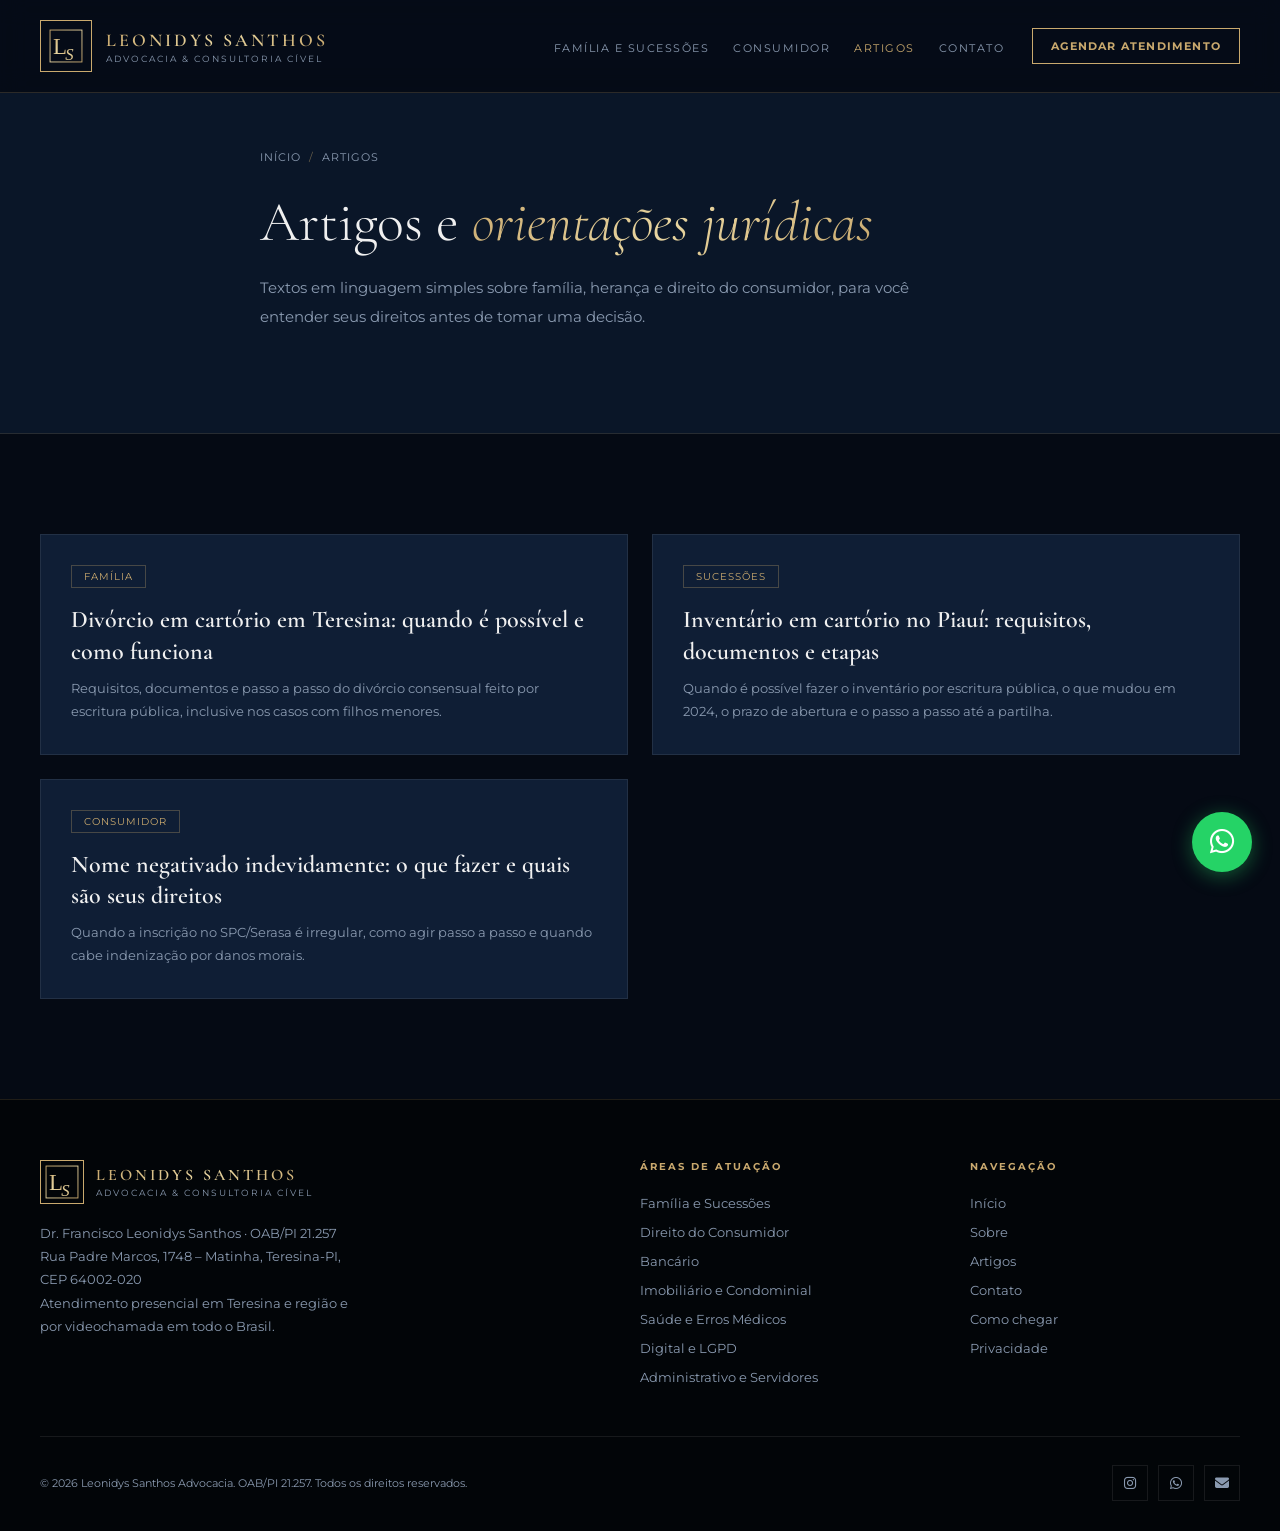
==== artigos/index.html @ 999ffa49 "Upgrade de captação: SEO local, páginas por área, artigos e velocidade - Fotos convertidas para WebP" ====
<!DOCTYPE html>
<html lang="pt-BR">
<head>
    <meta charset="UTF-8">
    <meta name="viewport" content="width=device-width, initial-scale=1.0">
    <title>Artigos sobre Família, Herança e Consumidor | Leonidys Santhos</title>
    <meta name="description" content="Artigos em linguagem simples sobre divórcio, inventário, pensão, nome negativado e direitos do consumidor, por Dr. Francisco Leonidys Santhos, advogado em Teresina-PI.">
    <meta name="robots" content="index, follow">
    <link rel="canonical" href="https://advleonidyssanthos.com.br/artigos/">
    <meta name="theme-color" content="#050a14">

    <meta property="og:locale" content="pt_BR">
    <meta property="og:type" content="website">
    <meta property="og:site_name" content="Leonidys Santhos Advocacia">
    <meta property="og:title" content="Artigos sobre Família, Herança e Consumidor | Leonidys Santhos">
    <meta property="og:description" content="Artigos em linguagem simples sobre divórcio, inventário, pensão, nome negativado e direitos do consumidor, por Dr. Francisco Leonidys Santhos, advogado em Teresina-PI.">
    <meta property="og:url" content="https://advleonidyssanthos.com.br/artigos/">
    <meta property="og:image" content="https://advleonidyssanthos.com.br/img/og-leonidys-santhos.jpg">
    <meta property="og:image:width" content="1200">
    <meta property="og:image:height" content="630">
    <meta property="og:image:alt" content="Dr. Francisco Leonidys Santhos, advogado em Teresina-PI">
    <meta name="twitter:card" content="summary_large_image">

    <link rel="icon" href="/favicon.ico" sizes="any">
    <link rel="icon" href="/favicon.svg" type="image/svg+xml">
    <link rel="apple-touch-icon" href="/apple-touch-icon.png">

    <link rel="preconnect" href="https://fonts.googleapis.com">
    <link rel="preconnect" href="https://fonts.gstatic.com" crossorigin>
    <link href="https://fonts.googleapis.com/css2?family=Cormorant+Garamond:ital,wght@0,300;0,400;0,600;0,700;1,300;1,400&family=Montserrat:wght@300;400;500;600;700&display=swap" rel="stylesheet">
    <link rel="stylesheet" href="https://cdnjs.cloudflare.com/ajax/libs/font-awesome/6.5.0/css/all.min.css">
    <link rel="stylesheet" href="/assets/site.css">
    <script>document.documentElement.classList.add('js');</script>
<script type="application/ld+json">{"@context": "https://schema.org", "@type": "BreadcrumbList", "itemListElement": [{"@type": "ListItem", "position": 1, "name": "Início", "item": "https://advleonidyssanthos.com.br/"}, {"@type": "ListItem", "position": 2, "name": "Artigos", "item": "https://advleonidyssanthos.com.br/artigos/"}]}</script>
</head>
<body>

<nav class="navbar" id="navbar" aria-label="Principal">
    <a href="/" class="logo" aria-label="Leonidys Santhos Advocacia — página inicial">
        <div class="logo-monogram">
            <svg viewBox="0 0 50 50" fill="none" xmlns="http://www.w3.org/2000/svg" aria-hidden="true">
                <defs>
                    <linearGradient id="g1" x1="0" y1="0" x2="1" y2="1">
                        <stop offset="0%" stop-color="#c9a96e"/>
                        <stop offset="50%" stop-color="#e8d5a0"/>
                        <stop offset="100%" stop-color="#c9a96e"/>
                    </linearGradient>
                </defs>
                <rect x="4" y="4" width="42" height="42" stroke="url(#g1)" stroke-width="1.2"/>
                <text x="8" y="36" font-family="Georgia,serif" font-size="30" fill="url(#g1)" font-weight="400">L</text>
                <text x="24" y="43" font-family="Georgia,serif" font-size="22" fill="url(#g1)" font-style="italic">S</text>
            </svg>
        </div>
        <div class="logo-text">
            <span class="logo-name">LEONIDYS SANTHOS</span>
            <span class="logo-tagline">Advocacia &amp; Consultoria Cível</span>
        </div>
    </a>
    <div class="nav-right">
        <ul class="nav-links"><li><a href="/familia-e-sucessoes/">Família e Sucessões</a></li><li><a href="/direito-do-consumidor/">Consumidor</a></li><li><a href="/artigos/" aria-current="page">Artigos</a></li><li><a href="/#contato">Contato</a></li></ul>
        <a href="https://wa.me/5586999995655?text=Ol%C3%A1%2C%20Dr.%20Leonidys%21%20Vim%20pelo%20site%20e%20gostaria%20de%20agendar%20um%20atendimento." class="nav-cta" target="_blank" rel="noopener" data-origem="menu">Agendar Atendimento</a>
    </div>
</nav>

<main>
<section class="page-hero">
    <div class="container">
        <nav aria-label="Você está em"><ol class="breadcrumb"><li><a href="/">Início</a></li><li aria-current="page">Artigos</li></ol></nav>
        <h1>Artigos e <em>orientações jurídicas</em></h1>
        <p class="lead">Textos em linguagem simples sobre família, herança e direito do consumidor, para você entender seus direitos antes de tomar uma decisão.</p>
    </div>
</section>
<section class="section">
    <div class="container">
        <div class="article-list">
<a class="article-card" href="/artigos/divorcio-em-cartorio-teresina/">
    <span class="tag">Família</span>
    <h3>Divórcio em cartório em Teresina: quando é possível e como funciona</h3>
    <p>Requisitos, documentos e passo a passo do divórcio consensual feito por escritura pública, inclusive nos casos com filhos menores.</p>
</a>
<a class="article-card" href="/artigos/inventario-em-cartorio-piaui/">
    <span class="tag">Sucessões</span>
    <h3>Inventário em cartório no Piauí: requisitos, documentos e etapas</h3>
    <p>Quando é possível fazer o inventário por escritura pública, o que mudou em 2024, o prazo de abertura e o passo a passo até a partilha.</p>
</a>
<a class="article-card" href="/artigos/nome-negativado-indevidamente/">
    <span class="tag">Consumidor</span>
    <h3>Nome negativado indevidamente: o que fazer e quais são seus direitos</h3>
    <p>Quando a inscrição no SPC/Serasa é irregular, como agir passo a passo e quando cabe indenização por danos morais.</p>
</a>
        </div>
    </div>
</section>
</main>

<footer>
    <div class="footer-top">
        <div class="footer-brand">
            <a href="/" class="logo" style="gap:12px" aria-label="Página inicial">
                <div class="logo-monogram" style="width:44px;height:44px">
                    <svg viewBox="0 0 50 50" fill="none" xmlns="http://www.w3.org/2000/svg" aria-hidden="true">
                <defs>
                    <linearGradient id="g2" x1="0" y1="0" x2="1" y2="1">
                        <stop offset="0%" stop-color="#c9a96e"/>
                        <stop offset="50%" stop-color="#e8d5a0"/>
                        <stop offset="100%" stop-color="#c9a96e"/>
                    </linearGradient>
                </defs>
                <rect x="4" y="4" width="42" height="42" stroke="url(#g2)" stroke-width="1.2"/>
                <text x="8" y="36" font-family="Georgia,serif" font-size="30" fill="url(#g2)" font-weight="400">L</text>
                <text x="24" y="43" font-family="Georgia,serif" font-size="22" fill="url(#g2)" font-style="italic">S</text>
            </svg>
                </div>
                <div class="logo-text">
                    <span class="logo-name" style="font-size:16px">LEONIDYS SANTHOS</span>
                    <span class="logo-tagline">Advocacia &amp; Consultoria Cível</span>
                </div>
            </a>
            <p>Dr. Francisco Leonidys Santhos · OAB/PI 21.257<br>Rua Padre Marcos, 1748 – Matinha, Teresina-PI, CEP 64002-020<br>Atendimento presencial em Teresina e região e por videochamada em todo o Brasil.</p>
        </div>

        <div class="footer-col">
            <h4>Áreas de Atuação</h4>
            <ul>
                <li><a href="/familia-e-sucessoes/">Família e Sucessões</a></li>
                <li><a href="/direito-do-consumidor/">Direito do Consumidor</a></li>
                <li><a href="/#servicos">Bancário</a></li>
                <li><a href="/#servicos">Imobiliário e Condominial</a></li>
                <li><a href="/#servicos">Saúde e Erros Médicos</a></li>
                <li><a href="/#servicos">Digital e LGPD</a></li>
                <li><a href="/#servicos">Administrativo e Servidores</a></li>
            </ul>
        </div>

        <div class="footer-col">
            <h4>Navegação</h4>
            <ul>
                <li><a href="/">Início</a></li>
                <li><a href="/#sobre">Sobre</a></li>
                <li><a href="/artigos/">Artigos</a></li>
                <li><a href="/#contato">Contato</a></li>
                <li><a href="https://www.google.com/maps/search/?api=1&query=Rua%20Padre%20Marcos%2C%201748%20-%20Matinha%2C%20Teresina%20-%20PI%2C%2064002-020" target="_blank" rel="noopener" data-origem="rodape">Como chegar</a></li>
                <li><a href="/privacidade/">Privacidade</a></li>
            </ul>
        </div>
    </div>

    <div class="footer-bottom">
        <p>&copy; 2026 Leonidys Santhos Advocacia. OAB/PI 21.257. Todos os direitos reservados.</p>
        <div class="socials">
            <a href="https://instagram.com/adv.leonidys.santhos" class="social-a" target="_blank" rel="noopener" aria-label="Instagram" data-origem="rodape"><i class="fab fa-instagram"></i></a>
            <a href="https://wa.me/5586999995655" class="social-a" target="_blank" rel="noopener" aria-label="WhatsApp" data-origem="rodape"><i class="fab fa-whatsapp"></i></a>
            <a href="mailto:adv.leonidys.santhos@gmail.com" class="social-a" aria-label="E-mail" data-origem="rodape"><i class="fas fa-envelope"></i></a>
        </div>
    </div>
</footer>

<div class="wa-float">
    <div class="wa-lbl">Fale agora pelo WhatsApp</div>
    <a href="https://wa.me/5586999995655?text=Ol%C3%A1%2C%20Dr.%20Leonidys%21%20Vim%20pelo%20site%20e%20gostaria%20de%20agendar%20um%20atendimento." class="wa-btn" target="_blank" rel="noopener" data-origem="botao-flutuante" aria-label="Falar pelo WhatsApp"><i class="fab fa-whatsapp"></i></a>
</div>

<script src="/assets/site.js" defer></script>
</body>
</html>
---- assets/site.css ----
:root {
    --bg-primary: #050a14;
    --bg-secondary: #0a1628;
    --bg-card: #0f1e35;
    --gold: #c9a96e;
    --gold-light: #e8d5a0;
    --gold-gradient: linear-gradient(135deg, #c9a96e, #e8d5a0, #c9a96e);
    --silver: #c8c8c8;
    --blue-accent: #1e4080;
    --blue-light: #2a5cad;
    --text-primary: #f0f0f0;
    --text-muted: #8a9ab0;
    --border: rgba(200,200,200,0.1);
}

*, *::before, *::after { margin: 0; padding: 0; box-sizing: border-box; }
html { scroll-behavior: smooth; }

body {
    font-family: 'Montserrat', sans-serif;
    background-color: var(--bg-primary);
    color: var(--text-primary);
    overflow-x: hidden;
}

/* ── NAVBAR ── */
.navbar {
    position: fixed;
    top: 0; width: 100%; z-index: 1000;
    padding: 20px 40px;
    display: flex;
    justify-content: space-between;
    align-items: center;
    background: rgba(5,10,20,0.85);
    backdrop-filter: blur(12px);
    border-bottom: 1px solid rgba(201,169,110,0.2);
    transition: padding 0.3s ease, background 0.3s ease;
}
.navbar.scrolled { padding: 12px 40px; background: rgba(5,10,20,0.98); }

.logo { display: flex; align-items: center; gap: 14px; text-decoration: none; }
.logo-monogram {
    width: 52px; height: 52px;
    border: 1.5px solid var(--gold);
    display: flex; align-items: center; justify-content: center;
    flex-shrink: 0;
}
.logo-monogram svg { width: 38px; height: 38px; }
.logo-text { display: flex; flex-direction: column; }
.logo-name {
    font-family: 'Cormorant Garamond', serif;
    font-size: 18px; font-weight: 600; letter-spacing: 3px;
    background: var(--gold-gradient);
    -webkit-background-clip: text; -webkit-text-fill-color: transparent; background-clip: text;
}
.logo-tagline { font-size: 9px; letter-spacing: 2px; color: var(--text-muted); text-transform: uppercase; margin-top: 2px; }

.nav-cta {
    background: transparent;
    border: 1px solid var(--gold);
    color: var(--gold);
    padding: 10px 18px;
    font-family: 'Montserrat', sans-serif;
    font-size: 11px; font-weight: 700; letter-spacing: 1.2px;
    text-transform: uppercase; text-decoration: none;
    white-space: nowrap;
    transition: all 0.3s ease;
}
.nav-cta:hover { background: var(--gold); color: var(--bg-primary); }

/* ── HERO ── */
.hero {
    min-height: 100vh;
    display: flex; align-items: center;
    padding: 130px 40px 90px;
    position: relative; overflow: hidden;
}

.geo-svg {
    position: absolute; top: 0; bottom: 0;
    width: 220px; opacity: 0.25; pointer-events: none;
}
.geo-svg.left { left: 0; }
.geo-svg.right { right: 0; }

.hero-content {
    position: relative; z-index: 2;
    max-width: 1200px; margin: 0 auto; width: 100%;
    display: grid; grid-template-columns: 1fr 1fr;
    gap: 80px; align-items: center;
}

.hero-badge {
    display: inline-flex; align-items: center; gap: 10px;
    border: 1px solid rgba(201,169,110,0.4);
    padding: 7px 18px; margin-bottom: 28px;
    font-size: 11px; letter-spacing: 2px; color: var(--gold);
    text-transform: uppercase;
}
.hero-badge::before { content:''; width:6px; height:6px; background:var(--gold); border-radius:50%; }

.hero-title {
    font-family: 'Cormorant Garamond', serif;
    font-size: clamp(36px,5vw,62px); font-weight: 300; line-height: 1.15;
    margin-bottom: 24px;
}
.hero-title em {
    font-style: italic;
    background: var(--gold-gradient);
    -webkit-background-clip: text; -webkit-text-fill-color: transparent; background-clip: text;
}

.hero-sub {
    font-size: 14px; font-weight: 300; line-height: 1.9;
    color: var(--text-muted); max-width: 480px; margin-bottom: 40px;
}

.hero-ctas { display: flex; gap: 16px; flex-wrap: wrap; }

/* ── BUTTONS ── */
.btn-primary {
    display: inline-flex; align-items: center; gap: 10px;
    background: var(--gold-gradient);
    color: #070707; padding: 16px 32px;
    font-family: 'Montserrat', sans-serif;
    font-size: 11px; font-weight: 700; letter-spacing: 2px;
    text-transform: uppercase; text-decoration: none;
    border: none; cursor: pointer;
    transition: transform 0.3s, box-shadow 0.3s;
}
.btn-primary:hover { transform: translateY(-2px); box-shadow: 0 12px 32px rgba(201,169,110,0.35); }

.btn-secondary {
    display: inline-flex; align-items: center; gap: 10px;
    background: transparent; color: var(--text-primary);
    padding: 16px 32px;
    font-family: 'Montserrat', sans-serif;
    font-size: 11px; font-weight: 600; letter-spacing: 2px;
    text-transform: uppercase; text-decoration: none;
    border: 1px solid rgba(200,200,200,0.25);
    transition: all 0.3s ease;
}
.btn-secondary:hover { border-color: var(--gold); color: var(--gold); }

/* ── HERO IMAGE ── */
.hero-image-wrap { position: relative; }
.hero-image-frame { position: relative; padding: 18px; }
.hero-image-frame::before {
    content:''; position:absolute;
    top:0; right:0; width:68%; height:68%;
    border-top: 2px solid var(--gold); border-right: 2px solid var(--gold);
}
.hero-image-frame::after {
    content:''; position:absolute;
    bottom:0; left:0; width:68%; height:68%;
    border-bottom: 2px solid var(--gold); border-left: 2px solid var(--gold);
}
.hero-image {
    width: 100%; height: auto; max-height: 620px;
    object-fit: cover; object-position: center top;
    display: block; position: relative; z-index: 1;
    filter: grayscale(15%) contrast(1.05);
}
.hero-image-badge {
    position: absolute; bottom: 36px; left: -10px;
    background: var(--bg-primary);
    border: 1px solid rgba(201,169,110,0.35);
    padding: 16px 22px; z-index: 3;
}
.hero-image-badge .num {
    font-family: 'Cormorant Garamond', serif;
    font-size: 34px; font-weight: 700; line-height: 1;
    background: var(--gold-gradient);
    -webkit-background-clip: text; -webkit-text-fill-color: transparent; background-clip: text;
}
.hero-image-badge .lbl {
    font-size: 10px; letter-spacing: 1.5px; color: var(--text-muted);
    text-transform: uppercase; margin-top: 4px;
}

/* ── STATS BAR ── */
.stats-bar {
    background: var(--bg-secondary);
    border-top: 1px solid rgba(201,169,110,0.15);
    border-bottom: 1px solid rgba(201,169,110,0.15);
    padding: 48px 40px;
}
.stats-grid {
    max-width: 1200px; margin: 0 auto;
    display: grid; grid-template-columns: repeat(4,1fr); gap: 20px;
}
.stat-item { text-align: center; padding: 20px; border-right: 1px solid var(--border); }
.stat-item:last-child { border-right: none; }
.stat-number {
    font-family: 'Cormorant Garamond', serif;
    font-size: 46px; font-weight: 700; line-height: 1;
    background: var(--gold-gradient);
    -webkit-background-clip: text; -webkit-text-fill-color: transparent; background-clip: text;
}
.stat-label { font-size: 10px; letter-spacing: 1.5px; color: var(--text-muted); text-transform: uppercase; margin-top: 8px; }

/* ── SECTIONS ── */
.section { padding: 100px 40px; }
.container { max-width: 1200px; margin: 0 auto; }

.section-label {
    font-size: 11px; letter-spacing: 3px; color: var(--gold);
    text-transform: uppercase; margin-bottom: 14px;
    display: flex; align-items: center; gap: 12px;
}
.section-label::before { content:''; display:inline-block; width:30px; height:1px; background:var(--gold); }

.section-title {
    font-family: 'Cormorant Garamond', serif;
    font-size: clamp(30px,4vw,50px); font-weight: 300; line-height: 1.2; margin-bottom: 18px;
}
.section-title em {
    font-style: italic;
    background: var(--gold-gradient);
    -webkit-background-clip: text; -webkit-text-fill-color: transparent; background-clip: text;
}
.section-sub {
    font-size: 14px; font-weight: 300; line-height: 1.9;
    color: var(--text-muted); max-width: 600px; margin-bottom: 60px;
}
.gold-divider { width: 60px; height: 2px; background: var(--gold-gradient); margin: 20px 0 36px; }

/* ── PROBLEMS ── */
.problems { background: var(--bg-secondary); }
.problems-grid {
    display: grid; grid-template-columns: repeat(3,1fr); gap: 24px; margin-top: 20px;
}
.problem-card {
    background: var(--bg-card);
    border: 1px solid var(--border);
    border-left: 3px solid var(--gold);
    padding: 32px;
    transition: transform 0.3s, box-shadow 0.3s;
}
.problem-card:hover { transform: translateY(-5px); box-shadow: 0 24px 48px rgba(0,0,0,0.35); }
.prob-icon {
    width: 50px; height: 50px;
    background: rgba(201,169,110,0.1);
    display: flex; align-items: center; justify-content: center;
    font-size: 20px; color: var(--gold); margin-bottom: 20px;
}
.problem-card h3 {
    font-family: 'Cormorant Garamond', serif;
    font-size: 20px; font-weight: 600; margin-bottom: 10px;
}
.problem-card p { font-size: 13px; line-height: 1.75; color: var(--text-muted); }

/* ── SERVICES ── */
.services-grid {
    display: grid; grid-template-columns: repeat(2,1fr); gap: 28px; margin-top: 20px;
}
.service-card {
    background: var(--bg-card);
    border: 1px solid var(--border);
    padding: 40px; position: relative; overflow: hidden;
    transition: transform 0.4s, box-shadow 0.4s, border-color 0.4s;
}
.service-card::before {
    content:''; position:absolute; top:0; left:0; right:0; height:2px;
    background: var(--gold-gradient);
    transform: scaleX(0); transform-origin: left;
    transition: transform 0.4s ease;
}
.service-card:hover::before { transform: scaleX(1); }
.service-card:hover { transform: translateY(-6px); box-shadow: 0 32px 64px rgba(0,0,0,0.4); border-color: rgba(201,169,110,0.25); }

.svc-num {
    font-family: 'Cormorant Garamond', serif;
    font-size: 80px; font-weight: 700;
    color: rgba(201,169,110,0.08); line-height: 1;
    position: absolute; top: 16px; right: 24px; pointer-events: none;
}
.svc-icon {
    width: 58px; height: 58px;
    background: rgba(201,169,110,0.1);
    display: flex; align-items: center; justify-content: center;
    font-size: 22px; color: var(--gold); margin-bottom: 24px;
}
.service-card h3 { font-family: 'Cormorant Garamond', serif; font-size: 26px; font-weight: 600; margin-bottom: 14px; }
.service-card p { font-size: 13px; line-height: 1.85; color: var(--text-muted); margin-bottom: 24px; }
.service-tags { display: flex; flex-wrap: wrap; gap: 8px; }
.tag {
    font-size: 10px; letter-spacing: 1px; color: var(--gold);
    border: 1px solid rgba(201,169,110,0.3);
    padding: 4px 12px; text-transform: uppercase;
}

/* ── ABOUT ── */
.about { background: var(--bg-secondary); }
.about-grid { display: grid; grid-template-columns: 1fr 1fr; gap: 80px; align-items: center; }

.about-image-frame { position: relative; }
.about-image-frame::before {
    content:''; position:absolute;
    top:-22px; left:-22px; width:55%; height:55%;
    border-top: 2px solid var(--gold); border-left: 2px solid var(--gold); z-index:0;
}
.about-image-frame::after {
    content:''; position:absolute;
    bottom:-22px; right:-22px; width:55%; height:55%;
    border-bottom: 2px solid var(--gold); border-right: 2px solid var(--gold); z-index:0;
}
.about-image {
    width: 100%; height: auto; display:block; position:relative; z-index:1;
    object-fit: cover; filter: grayscale(10%);
}
.oab-badge {
    position: absolute; bottom:-32px; right:-32px; z-index:2;
    width: 114px; height: 114px;
    background: var(--gold-gradient);
    display: flex; flex-direction:column; align-items:center; justify-content:center;
    text-align: center;
}
.oab-badge .ob-t { font-size: 10px; font-weight: 700; letter-spacing: 1px; color: #060606; }
.oab-badge .ob-n { font-family: 'Cormorant Garamond', serif; font-size: 22px; font-weight: 700; color: #060606; }
.oab-badge .ob-s { font-size: 8px; letter-spacing: 0.5px; color: #2a2a2a; margin-top: 2px; }

.about-text { padding-left: 20px; }
.about-text h2 {
    font-family: 'Cormorant Garamond', serif;
    font-size: clamp(28px,3.5vw,44px); font-weight: 300; line-height: 1.2; margin-bottom: 24px;
}
.about-text h2 em {
    font-style: italic;
    background: var(--gold-gradient);
    -webkit-background-clip: text; -webkit-text-fill-color: transparent; background-clip: text;
}
.about-text p { font-size: 14px; line-height: 1.9; color: var(--text-muted); margin-bottom: 18px; }

.credentials { display: grid; grid-template-columns: 1fr 1fr; gap: 18px; margin-top: 32px; }
.cred {
    display: flex; align-items: flex-start; gap: 12px;
    padding: 14px 16px;
    background: rgba(201,169,110,0.05);
    border: 1px solid rgba(201,169,110,0.12);
}
.cred i { color: var(--gold); font-size: 16px; margin-top: 2px; flex-shrink:0; }
.cred-txt strong { display:block; font-size: 13px; color: var(--text-primary); margin-bottom: 3px; }
.cred-txt span { font-size: 11px; color: var(--text-muted); }

/* ── PROCESS ── */
.process-grid { display: grid; grid-template-columns: repeat(3,1fr); gap: 40px; margin-top: 60px; position: relative; }
.process-grid::before {
    content:''; position:absolute;
    top: 39px; left: 16.5%; right: 16.5%;
    height: 1px; background: linear-gradient(90deg, transparent, var(--gold), transparent);
}
.process-step { text-align: center; padding: 40px 20px; }
.proc-num {
    width: 78px; height: 78px;
    border: 1px solid var(--gold);
    display: flex; align-items:center; justify-content:center;
    margin: 0 auto 24px;
    font-family: 'Cormorant Garamond', serif;
    font-size: 30px; font-weight: 300;
    background: var(--gold-gradient);
    -webkit-background-clip: text; -webkit-text-fill-color: transparent; background-clip: text;
    position: relative; z-index: 1;
    background-color: var(--bg-primary);
}
.process-step h3 { font-family: 'Cormorant Garamond', serif; font-size: 22px; font-weight: 600; margin-bottom: 12px; }
.process-step p { font-size: 13px; line-height: 1.85; color: var(--text-muted); }

/* ── CTA BAND ── */
.cta-band {
    background: var(--bg-secondary);
    border-top: 1px solid rgba(201,169,110,0.2);
    border-bottom: 1px solid rgba(201,169,110,0.2);
    padding: 100px 40px; text-align: center; position: relative; overflow: hidden;
}
.cta-band::before {
    content:''; position:absolute; inset:0;
    background: radial-gradient(ellipse at center, rgba(201,169,110,0.05) 0%, transparent 70%);
}
.cta-band h2 {
    font-family: 'Cormorant Garamond', serif;
    font-size: clamp(30px,4.5vw,54px); font-weight: 300; line-height: 1.25; margin-bottom: 20px;
    position: relative;
}
.cta-band h2 em {
    font-style: italic;
    background: var(--gold-gradient);
    -webkit-background-clip: text; -webkit-text-fill-color: transparent; background-clip: text;
}
.cta-band p {
    font-size: 14px; line-height: 1.9; color: var(--text-muted);
    max-width: 580px; margin: 0 auto 40px; position: relative;
}

/* ── CONTACT ── */
.contact-grid { display: grid; grid-template-columns: 1fr 1fr; gap: 80px; margin-top: 60px; align-items: start; }

.contact-info h3 { font-family: 'Cormorant Garamond', serif; font-size: 28px; font-weight: 400; margin-bottom: 32px; }
.contact-item {
    display: flex; align-items: flex-start; gap: 16px;
    margin-bottom: 22px; padding-bottom: 22px;
    border-bottom: 1px solid var(--border);
}
.contact-item:last-child { border-bottom: none; }
.ci-icon {
    width: 44px; height: 44px; flex-shrink:0;
    background: rgba(201,169,110,0.1);
    display: flex; align-items:center; justify-content:center;
    color: var(--gold); font-size: 18px;
}
.ci-label { font-size: 10px; letter-spacing: 2px; color: var(--text-muted); text-transform: uppercase; margin-bottom: 4px; }
.ci-value { font-size: 14px; color: var(--text-primary); text-decoration: none; display: block; }
.ci-value:hover { color: var(--gold); }

.contact-form { background: var(--bg-card); border: 1px solid var(--border); padding: 40px; }
.contact-form h3 { font-family: 'Cormorant Garamond', serif; font-size: 24px; font-weight: 400; margin-bottom: 28px; }
.form-group { margin-bottom: 20px; }
.form-group label { display:block; font-size:10px; letter-spacing:2px; color:var(--text-muted); text-transform:uppercase; margin-bottom:8px; }
.form-group input,
.form-group select,
.form-group textarea {
    width:100%; background:rgba(255,255,255,0.04);
    border:1px solid var(--border); color:var(--text-primary);
    padding:14px 16px; font-family:'Montserrat',sans-serif; font-size:13px;
    outline:none; transition:border-color 0.3s;
    -webkit-appearance:none; appearance:none;
}
.form-group input:focus,
.form-group select:focus,
.form-group textarea:focus { border-color: var(--gold); }
.form-group select { background-image: url("data:image/svg+xml,%3Csvg xmlns='http://www.w3.org/2000/svg' width='12' height='8' viewBox='0 0 12 8'%3E%3Cpath d='M1 1l5 5 5-5' stroke='%238a9ab0' stroke-width='1.5' fill='none'/%3E%3C/svg%3E"); background-repeat:no-repeat; background-position:right 16px center; }
.form-group select option { background: #0a1628; }
.form-group textarea { resize:vertical; min-height:100px; }

/* ── FOOTER ── */
footer { background: #020508; border-top:1px solid rgba(201,169,110,0.15); padding:60px 40px 30px; }
.footer-top {
    max-width:1200px; margin:0 auto;
    display:grid; grid-template-columns:2fr 1fr 1fr; gap:60px;
    padding-bottom:40px; border-bottom:1px solid var(--border);
}
.footer-brand p { font-size:13px; line-height:1.8; color:var(--text-muted); margin-top:18px; max-width:320px; }
.footer-col h4 { font-size:10px; letter-spacing:2px; color:var(--gold); text-transform:uppercase; margin-bottom:20px; }
.footer-col ul { list-style:none; }
.footer-col ul li { margin-bottom:10px; }
.footer-col ul li a { font-size:13px; color:var(--text-muted); text-decoration:none; transition:color 0.3s; }
.footer-col ul li a:hover { color:var(--gold); }
.footer-bottom {
    max-width:1200px; margin:0 auto; padding-top:28px;
    display:flex; justify-content:space-between; align-items:center;
    font-size:11px; color:var(--text-muted);
}
.socials { display:flex; gap:10px; }
.social-a {
    width:36px; height:36px;
    border:1px solid var(--border);
    display:flex; align-items:center; justify-content:center;
    color:var(--text-muted); font-size:14px; text-decoration:none;
    transition:all 0.3s;
}
.social-a:hover { border-color:var(--gold); color:var(--gold); }

/* ── WHATSAPP FLOAT ── */
.wa-float { position:fixed; bottom:28px; right:28px; z-index:9999; display:flex; flex-direction:column; align-items:flex-end; gap:10px; }
.wa-lbl {
    background:var(--bg-secondary); border:1px solid var(--border);
    padding:8px 16px; font-size:12px; color:var(--text-primary);
    white-space:nowrap; opacity:0; transform:translateX(10px);
    transition:all 0.3s ease;
}
.wa-float:hover .wa-lbl { opacity:1; transform:translateX(0); }
.wa-btn {
    width:60px; height:60px; background:#25d366; border-radius:50%;
    display:flex; align-items:center; justify-content:center;
    font-size:28px; color:white; text-decoration:none;
    box-shadow:0 4px 20px rgba(37,211,102,0.4);
    transition:transform 0.3s, box-shadow 0.3s;
    animation: waPulse 2.5s infinite;
}
.wa-btn:hover { transform:scale(1.1); box-shadow:0 6px 32px rgba(37,211,102,0.6); }
@keyframes waPulse {
    0%,100% { box-shadow:0 4px 20px rgba(37,211,102,0.4); }
    50% { box-shadow:0 4px 32px rgba(37,211,102,0.75); }
}

/* ── FADE IN ── */
.js .fade-in { opacity:0; transform:translateY(28px); transition:opacity 0.7s ease, transform 0.7s ease; }
.js .fade-in.visible { opacity:1; transform:translateY(0); }
.fade-in:nth-child(2) { transition-delay:0.1s; }
.fade-in:nth-child(3) { transition-delay:0.2s; }
.fade-in:nth-child(4) { transition-delay:0.3s; }
.fade-in:nth-child(5) { transition-delay:0.1s; }
.fade-in:nth-child(6) { transition-delay:0.2s; }

/* ── RESPONSIVE ── */
@media (max-width:1024px) {
    .hero-content, .about-grid, .contact-grid { grid-template-columns:1fr; gap:60px; }
    .services-grid { grid-template-columns:1fr; }
    .problems-grid { grid-template-columns:1fr 1fr; }
    .stats-grid { grid-template-columns:repeat(2,1fr); }
    .footer-top { grid-template-columns:1fr 1fr; }
    .about-text { padding-left:0; }
    .oab-badge { right:0; bottom:-30px; }
}
@media (max-width:768px) {
    .navbar { padding:16px 20px; }
    .nav-cta { padding:10px 12px; font-size:10px; letter-spacing:0.8px; }
    .navbar.scrolled { padding:10px 20px; }
    .logo-name { font-size:14px; }
    .logo-tagline { display:none; }
    .section, .hero { padding:80px 20px; }
    .hero { padding-top:100px; }
    .stats-bar { padding:40px 20px; }
    .problems-grid, .process-grid { grid-template-columns:1fr; }
    .process-grid::before { display:none; }
    .stats-grid { grid-template-columns:repeat(2,1fr); }
    .stat-item { border-right:none; border-bottom:1px solid var(--border); }
    .stat-item:nth-child(even) { border-right:none; }
    .footer-top { grid-template-columns:1fr; gap:36px; }
    .footer-bottom { flex-direction:column; gap:16px; text-align:center; }
    .hero-ctas { flex-direction:column; }
    .btn-primary, .btn-secondary { justify-content:center; width:100%; }
    .contact-grid { grid-template-columns:1fr; gap:48px; }
    .credentials { grid-template-columns:1fr; }
    .cta-band { padding:70px 20px; }
    .geo-svg { display:none; }
}

/* ══════════ ADIÇÕES — upgrade de captação ══════════ */

/* Navegação */
.nav-right { display:flex; align-items:center; gap:28px; }
.nav-links { display:flex; gap:24px; list-style:none; }
.nav-links a { font-size:11px; letter-spacing:1.5px; text-transform:uppercase; color:var(--text-muted); text-decoration:none; transition:color .3s; }
.nav-links a:hover, .nav-links a[aria-current="page"] { color:var(--gold); }
@media (max-width:980px) { .nav-links { display:none; } }

a:focus-visible, button:focus-visible, summary:focus-visible, input:focus-visible, select:focus-visible, textarea:focus-visible { outline:2px solid var(--gold-light); outline-offset:3px; }

/* Barra de informações (substitui os números) */
.stat-number.txt { font-size:30px; }

/* Áreas: destaque + compactas */
.services-featured { display:grid; grid-template-columns:repeat(2,1fr); gap:28px; margin-top:20px; }
.service-card.featured { border-color:rgba(201,169,110,0.3); }
.service-card.featured::before { transform:scaleX(1); }
.svc-link { display:inline-flex; align-items:center; gap:8px; margin-top:24px; font-size:11px; font-weight:700; letter-spacing:1.5px; text-transform:uppercase; color:var(--gold); text-decoration:none; }
.svc-link:hover { color:var(--gold-light); }
.services-more-title { font-family:'Cormorant Garamond',serif; font-size:26px; font-weight:400; margin:70px 0 24px; }
.services-compact { display:grid; grid-template-columns:repeat(3,1fr); gap:20px; }
.svc-mini { background:var(--bg-card); border:1px solid var(--border); padding:26px; }
.svc-mini .svc-icon { width:44px; height:44px; font-size:17px; margin-bottom:16px; }
.svc-mini h3 { font-family:'Cormorant Garamond',serif; font-size:21px; font-weight:600; margin-bottom:8px; }
.svc-mini p { font-size:13px; line-height:1.75; color:var(--text-muted); }

/* Mapa */
.map-wrap { margin-top:60px; border:1px solid var(--border); aspect-ratio:16/7; background:var(--bg-card); }
.map-wrap iframe { width:100%; height:100%; border:0; display:block; filter:grayscale(40%) invert(90%) hue-rotate(180deg) contrast(.9); }

/* Páginas internas */
.page-hero { padding:150px 40px 70px; background:var(--bg-secondary); border-bottom:1px solid rgba(201,169,110,0.15); }
.page-hero .container { max-width:760px; }
.page-hero h1 { font-family:'Cormorant Garamond',serif; font-size:clamp(34px,4.6vw,56px); font-weight:300; line-height:1.15; margin-bottom:20px; }
.page-hero h1 em { font-style:italic; background:var(--gold-gradient); -webkit-background-clip:text; -webkit-text-fill-color:transparent; background-clip:text; }
.page-hero .lead { font-size:15px; line-height:1.9; color:var(--text-muted); max-width:720px; margin-bottom:32px; }
.page-meta { font-size:12px; color:var(--text-muted); letter-spacing:.5px; }
.breadcrumb { list-style:none; display:flex; flex-wrap:wrap; gap:8px; font-size:11px; letter-spacing:1px; text-transform:uppercase; color:var(--text-muted); margin-bottom:26px; }
.breadcrumb li + li::before { content:'/'; margin-right:8px; color:rgba(201,169,110,.5); }
.breadcrumb a { color:var(--text-muted); text-decoration:none; }
.breadcrumb a:hover { color:var(--gold); }

.prose { max-width:760px; margin:0 auto; }
.prose h2 { font-family:'Cormorant Garamond',serif; font-size:clamp(26px,3vw,36px); font-weight:400; line-height:1.25; margin:56px 0 18px; }
.prose h2:first-child { margin-top:0; }
.prose h3 { font-family:'Cormorant Garamond',serif; font-size:23px; font-weight:600; margin:34px 0 12px; }
.prose p, .prose li { font-size:15px; line-height:1.95; color:#c5ceda; }
.prose p { margin-bottom:18px; }
.prose ul, .prose ol { margin:0 0 22px 22px; }
.prose li { margin-bottom:8px; }
.prose li::marker { color:var(--gold); }
.prose strong { color:var(--text-primary); }
.prose a { color:var(--gold); }
.callout { border-left:3px solid var(--gold); background:rgba(201,169,110,.06); padding:22px 26px; margin:30px 0; }
.callout p:last-child { margin-bottom:0; }

.topic-grid { display:grid; grid-template-columns:repeat(2,1fr); gap:20px; margin:26px 0 10px; }
.topic { background:var(--bg-card); border:1px solid var(--border); border-left:3px solid var(--gold); padding:22px 24px; }
.topic h3 { margin:0 0 8px; font-size:21px; }
.topic p { font-size:14px; line-height:1.8; margin:0; color:var(--text-muted); }

.faq { margin-top:20px; }
.faq details { border-bottom:1px solid var(--border); padding:20px 0; }
.faq summary { cursor:pointer; list-style:none; display:flex; justify-content:space-between; gap:20px; font-size:15px; font-weight:500; color:var(--text-primary); }
.faq summary::-webkit-details-marker { display:none; }
.faq summary::after { content:'+'; color:var(--gold); font-size:22px; line-height:1; flex-shrink:0; }
.faq details[open] summary::after { content:'–'; }
.faq details p { margin:14px 0 0; }

.inline-cta { margin:56px 0 0; padding:36px; text-align:center; background:var(--bg-card); border:1px solid rgba(201,169,110,.25); }
.inline-cta h2 { margin:0 0 12px; }
.inline-cta p { color:var(--text-muted); margin-bottom:26px; }

.article-list { display:grid; grid-template-columns:repeat(2,1fr); gap:24px; }
.article-card { display:block; text-decoration:none; color:inherit; background:var(--bg-card); border:1px solid var(--border); padding:30px; transition:transform .3s, border-color .3s; }
.article-card:hover { transform:translateY(-4px); border-color:rgba(201,169,110,.35); }
.article-card .tag { display:inline-block; margin-bottom:16px; }
.article-card h3 { font-family:'Cormorant Garamond',serif; font-size:24px; font-weight:600; line-height:1.3; margin-bottom:10px; }
.article-card p { font-size:13px; line-height:1.8; color:var(--text-muted); }
.disclaimer { font-size:12px !important; color:var(--text-muted) !important; border-top:1px solid var(--border); padding-top:20px; margin-top:40px; }

/* Aviso de cookies */
.cookie-bar { position:fixed; left:20px; bottom:20px; z-index:10000; max-width:420px; background:var(--bg-secondary); border:1px solid rgba(201,169,110,.35); padding:20px 22px; box-shadow:0 20px 50px rgba(0,0,0,.5); }
.cookie-bar p { font-size:12px; line-height:1.7; color:var(--text-muted); margin-bottom:14px; }
.cookie-bar a { color:var(--gold); }
.cookie-actions { display:flex; gap:10px; }
.cookie-actions button { font-family:'Montserrat',sans-serif; font-size:11px; font-weight:700; letter-spacing:1px; text-transform:uppercase; padding:10px 16px; cursor:pointer; border:1px solid var(--gold); }
.cookie-actions .ok { background:var(--gold); color:#070707; }
.cookie-actions .no { background:transparent; color:var(--gold); }

@media (max-width:1024px) {
    .services-featured { grid-template-columns:1fr; }
    .services-compact { grid-template-columns:1fr 1fr; }
}
@media (max-width:768px) {
    .services-compact, .topic-grid, .article-list { grid-template-columns:1fr; }
    .page-hero { padding:120px 20px 50px; }
    .map-wrap { aspect-ratio:4/3; }
    .stat-number.txt { font-size:24px; }
    .cookie-bar { left:12px; right:12px; bottom:100px; max-width:none; }
    .inline-cta { padding:28px 20px; }
}
@media (prefers-reduced-motion: reduce) {
    html { scroll-behavior:auto; }
    .js .fade-in { opacity:1; transform:none; transition:none; }
    .wa-btn { animation:none; }
}
@media (max-width:768px) {
    .hero-image-badge { padding:10px 14px; bottom:26px; left:-6px; }
    .hero-image-badge .num { font-size:24px; }
    .hero-image-badge .lbl { font-size:9px; }
}
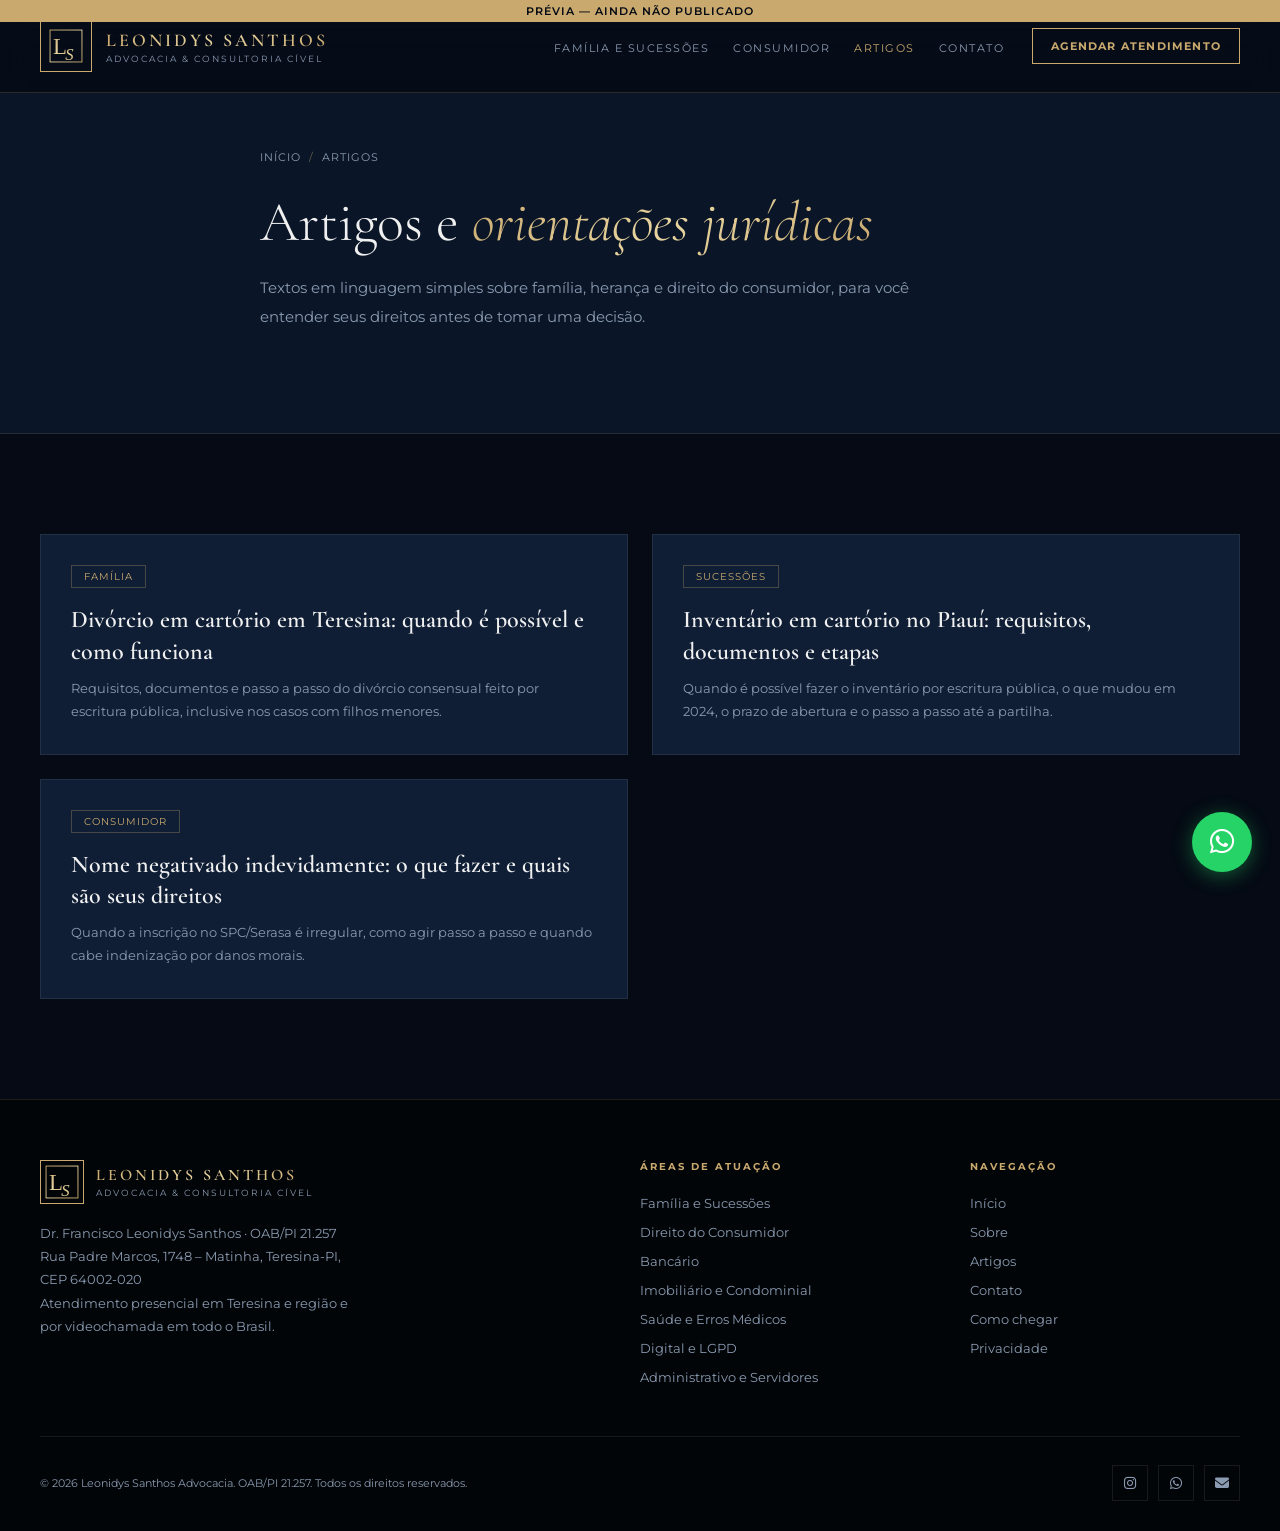
==== commit 9583eef7: "Prévia do upgrade para aprovação do cliente (não é o site oficial) Co-Authored-By: Claude Opus 5.5 <" ====
--- a/artigos/index.html
+++ b/artigos/index.html
@@ -5,7 +5,7 @@
     <meta name="viewport" content="width=device-width, initial-scale=1.0">
     <title>Artigos sobre Família, Herança e Consumidor | Leonidys Santhos</title>
     <meta name="description" content="Artigos em linguagem simples sobre divórcio, inventário, pensão, nome negativado e direitos do consumidor, por Dr. Francisco Leonidys Santhos, advogado em Teresina-PI.">
-    <meta name="robots" content="index, follow">
+    <meta name="robots" content="noindex, nofollow">
     <link rel="canonical" href="https://advleonidyssanthos.com.br/artigos/">
     <meta name="theme-color" content="#050a14">
 
@@ -21,22 +21,22 @@
     <meta property="og:image:alt" content="Dr. Francisco Leonidys Santhos, advogado em Teresina-PI">
     <meta name="twitter:card" content="summary_large_image">
 
-    <link rel="icon" href="/favicon.ico" sizes="any">
-    <link rel="icon" href="/favicon.svg" type="image/svg+xml">
-    <link rel="apple-touch-icon" href="/apple-touch-icon.png">
+    <link rel="icon" href="../favicon.ico" sizes="any">
+    <link rel="icon" href="../favicon.svg" type="image/svg+xml">
+    <link rel="apple-touch-icon" href="../apple-touch-icon.png">
 
     <link rel="preconnect" href="https://fonts.googleapis.com">
     <link rel="preconnect" href="https://fonts.gstatic.com" crossorigin>
     <link href="https://fonts.googleapis.com/css2?family=Cormorant+Garamond:ital,wght@0,300;0,400;0,600;0,700;1,300;1,400&family=Montserrat:wght@300;400;500;600;700&display=swap" rel="stylesheet">
     <link rel="stylesheet" href="https://cdnjs.cloudflare.com/ajax/libs/font-awesome/6.5.0/css/all.min.css">
-    <link rel="stylesheet" href="/assets/site.css">
+    <link rel="stylesheet" href="../assets/site.css">
     <script>document.documentElement.classList.add('js');</script>
 <script type="application/ld+json">{"@context": "https://schema.org", "@type": "BreadcrumbList", "itemListElement": [{"@type": "ListItem", "position": 1, "name": "Início", "item": "https://advleonidyssanthos.com.br/"}, {"@type": "ListItem", "position": 2, "name": "Artigos", "item": "https://advleonidyssanthos.com.br/artigos/"}]}</script>
 </head>
-<body>
+<body><div style="position:fixed;top:0;left:0;right:0;z-index:20000;background:#c9a96e;color:#050a14;font:600 11px Montserrat,sans-serif;text-align:center;padding:4px;letter-spacing:1px">PRÉVIA — AINDA NÃO PUBLICADO</div>
 
 <nav class="navbar" id="navbar" aria-label="Principal">
-    <a href="/" class="logo" aria-label="Leonidys Santhos Advocacia — página inicial">
+    <a href="../index.html" class="logo" aria-label="Leonidys Santhos Advocacia — página inicial">
         <div class="logo-monogram">
             <svg viewBox="0 0 50 50" fill="none" xmlns="http://www.w3.org/2000/svg" aria-hidden="true">
                 <defs>
@@ -57,7 +57,7 @@
         </div>
     </a>
     <div class="nav-right">
-        <ul class="nav-links"><li><a href="/familia-e-sucessoes/">Família e Sucessões</a></li><li><a href="/direito-do-consumidor/">Consumidor</a></li><li><a href="/artigos/" aria-current="page">Artigos</a></li><li><a href="/#contato">Contato</a></li></ul>
+        <ul class="nav-links"><li><a href="../familia-e-sucessoes/index.html">Família e Sucessões</a></li><li><a href="../direito-do-consumidor/index.html">Consumidor</a></li><li><a href="../artigos/index.html" aria-current="page">Artigos</a></li><li><a href="../index.html#contato">Contato</a></li></ul>
         <a href="https://wa.me/5586999995655?text=Ol%C3%A1%2C%20Dr.%20Leonidys%21%20Vim%20pelo%20site%20e%20gostaria%20de%20agendar%20um%20atendimento." class="nav-cta" target="_blank" rel="noopener" data-origem="menu">Agendar Atendimento</a>
     </div>
 </nav>
@@ -65,7 +65,7 @@
 <main>
 <section class="page-hero">
     <div class="container">
-        <nav aria-label="Você está em"><ol class="breadcrumb"><li><a href="/">Início</a></li><li aria-current="page">Artigos</li></ol></nav>
+        <nav aria-label="Você está em"><ol class="breadcrumb"><li><a href="../index.html">Início</a></li><li aria-current="page">Artigos</li></ol></nav>
         <h1>Artigos e <em>orientações jurídicas</em></h1>
         <p class="lead">Textos em linguagem simples sobre família, herança e direito do consumidor, para você entender seus direitos antes de tomar uma decisão.</p>
     </div>
@@ -73,17 +73,17 @@
 <section class="section">
     <div class="container">
         <div class="article-list">
-<a class="article-card" href="/artigos/divorcio-em-cartorio-teresina/">
+<a class="article-card" href="../artigos/divorcio-em-cartorio-teresina/index.html">
     <span class="tag">Família</span>
     <h3>Divórcio em cartório em Teresina: quando é possível e como funciona</h3>
     <p>Requisitos, documentos e passo a passo do divórcio consensual feito por escritura pública, inclusive nos casos com filhos menores.</p>
 </a>
-<a class="article-card" href="/artigos/inventario-em-cartorio-piaui/">
+<a class="article-card" href="../artigos/inventario-em-cartorio-piaui/index.html">
     <span class="tag">Sucessões</span>
     <h3>Inventário em cartório no Piauí: requisitos, documentos e etapas</h3>
     <p>Quando é possível fazer o inventário por escritura pública, o que mudou em 2024, o prazo de abertura e o passo a passo até a partilha.</p>
 </a>
-<a class="article-card" href="/artigos/nome-negativado-indevidamente/">
+<a class="article-card" href="../artigos/nome-negativado-indevidamente/index.html">
     <span class="tag">Consumidor</span>
     <h3>Nome negativado indevidamente: o que fazer e quais são seus direitos</h3>
     <p>Quando a inscrição no SPC/Serasa é irregular, como agir passo a passo e quando cabe indenização por danos morais.</p>
@@ -96,7 +96,7 @@
 <footer>
     <div class="footer-top">
         <div class="footer-brand">
-            <a href="/" class="logo" style="gap:12px" aria-label="Página inicial">
+            <a href="../index.html" class="logo" style="gap:12px" aria-label="Página inicial">
                 <div class="logo-monogram" style="width:44px;height:44px">
                     <svg viewBox="0 0 50 50" fill="none" xmlns="http://www.w3.org/2000/svg" aria-hidden="true">
                 <defs>
@@ -122,25 +122,25 @@
         <div class="footer-col">
             <h4>Áreas de Atuação</h4>
             <ul>
-                <li><a href="/familia-e-sucessoes/">Família e Sucessões</a></li>
-                <li><a href="/direito-do-consumidor/">Direito do Consumidor</a></li>
-                <li><a href="/#servicos">Bancário</a></li>
-                <li><a href="/#servicos">Imobiliário e Condominial</a></li>
-                <li><a href="/#servicos">Saúde e Erros Médicos</a></li>
-                <li><a href="/#servicos">Digital e LGPD</a></li>
-                <li><a href="/#servicos">Administrativo e Servidores</a></li>
+                <li><a href="../familia-e-sucessoes/index.html">Família e Sucessões</a></li>
+                <li><a href="../direito-do-consumidor/index.html">Direito do Consumidor</a></li>
+                <li><a href="../index.html#servicos">Bancário</a></li>
+                <li><a href="../index.html#servicos">Imobiliário e Condominial</a></li>
+                <li><a href="../index.html#servicos">Saúde e Erros Médicos</a></li>
+                <li><a href="../index.html#servicos">Digital e LGPD</a></li>
+                <li><a href="../index.html#servicos">Administrativo e Servidores</a></li>
             </ul>
         </div>
 
         <div class="footer-col">
             <h4>Navegação</h4>
             <ul>
-                <li><a href="/">Início</a></li>
-                <li><a href="/#sobre">Sobre</a></li>
-                <li><a href="/artigos/">Artigos</a></li>
-                <li><a href="/#contato">Contato</a></li>
+                <li><a href="../index.html">Início</a></li>
+                <li><a href="../index.html#sobre">Sobre</a></li>
+                <li><a href="../artigos/index.html">Artigos</a></li>
+                <li><a href="../index.html#contato">Contato</a></li>
                 <li><a href="https://www.google.com/maps/search/?api=1&query=Rua%20Padre%20Marcos%2C%201748%20-%20Matinha%2C%20Teresina%20-%20PI%2C%2064002-020" target="_blank" rel="noopener" data-origem="rodape">Como chegar</a></li>
-                <li><a href="/privacidade/">Privacidade</a></li>
+                <li><a href="../privacidade/index.html">Privacidade</a></li>
             </ul>
         </div>
     </div>
@@ -160,6 +160,6 @@
     <a href="https://wa.me/5586999995655?text=Ol%C3%A1%2C%20Dr.%20Leonidys%21%20Vim%20pelo%20site%20e%20gostaria%20de%20agendar%20um%20atendimento." class="wa-btn" target="_blank" rel="noopener" data-origem="botao-flutuante" aria-label="Falar pelo WhatsApp"><i class="fab fa-whatsapp"></i></a>
 </div>
 
-<script src="/assets/site.js" defer></script>
+<script src="../assets/site.js" defer></script>
 </body>
 </html>
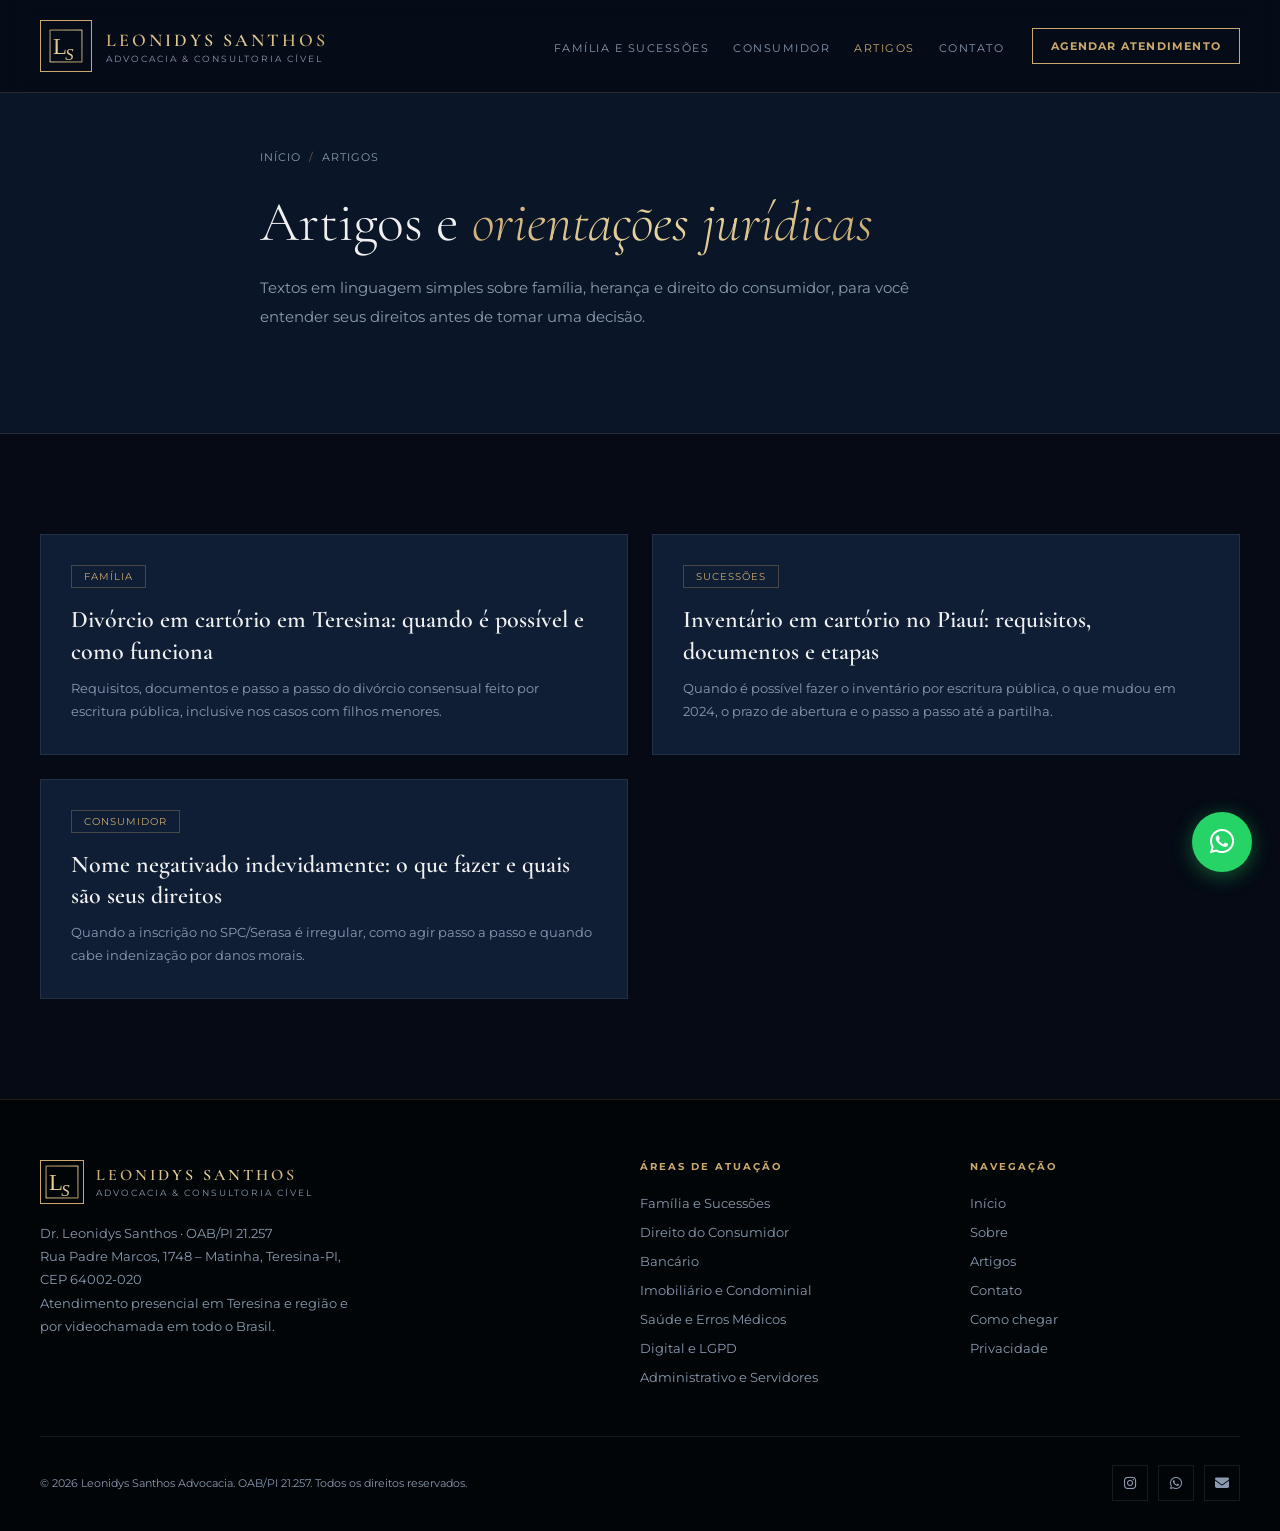
==== commit 4419abc2: "Usar somente o nome Leonidys Santhos (sem Francisco) Co-Authored-By: Claude Opus 5.5 <noreply@anthro" ====
--- a/artigos/index.html
+++ b/artigos/index.html
@@ -4,8 +4,8 @@
     <meta charset="UTF-8">
     <meta name="viewport" content="width=device-width, initial-scale=1.0">
     <title>Artigos sobre Família, Herança e Consumidor | Leonidys Santhos</title>
-    <meta name="description" content="Artigos em linguagem simples sobre divórcio, inventário, pensão, nome negativado e direitos do consumidor, por Dr. Francisco Leonidys Santhos, advogado em Teresina-PI.">
-    <meta name="robots" content="noindex, nofollow">
+    <meta name="description" content="Artigos em linguagem simples sobre divórcio, inventário, pensão, nome negativado e direitos do consumidor, por Dr. Leonidys Santhos, advogado em Teresina-PI.">
+    <meta name="robots" content="index, follow">
     <link rel="canonical" href="https://advleonidyssanthos.com.br/artigos/">
     <meta name="theme-color" content="#050a14">
 
@@ -13,30 +13,30 @@
     <meta property="og:type" content="website">
     <meta property="og:site_name" content="Leonidys Santhos Advocacia">
     <meta property="og:title" content="Artigos sobre Família, Herança e Consumidor | Leonidys Santhos">
-    <meta property="og:description" content="Artigos em linguagem simples sobre divórcio, inventário, pensão, nome negativado e direitos do consumidor, por Dr. Francisco Leonidys Santhos, advogado em Teresina-PI.">
+    <meta property="og:description" content="Artigos em linguagem simples sobre divórcio, inventário, pensão, nome negativado e direitos do consumidor, por Dr. Leonidys Santhos, advogado em Teresina-PI.">
     <meta property="og:url" content="https://advleonidyssanthos.com.br/artigos/">
     <meta property="og:image" content="https://advleonidyssanthos.com.br/img/og-leonidys-santhos.jpg">
     <meta property="og:image:width" content="1200">
     <meta property="og:image:height" content="630">
-    <meta property="og:image:alt" content="Dr. Francisco Leonidys Santhos, advogado em Teresina-PI">
+    <meta property="og:image:alt" content="Dr. Leonidys Santhos, advogado em Teresina-PI">
     <meta name="twitter:card" content="summary_large_image">
 
-    <link rel="icon" href="../favicon.ico" sizes="any">
-    <link rel="icon" href="../favicon.svg" type="image/svg+xml">
-    <link rel="apple-touch-icon" href="../apple-touch-icon.png">
+    <link rel="icon" href="/favicon.ico" sizes="any">
+    <link rel="icon" href="/favicon.svg" type="image/svg+xml">
+    <link rel="apple-touch-icon" href="/apple-touch-icon.png">
 
     <link rel="preconnect" href="https://fonts.googleapis.com">
     <link rel="preconnect" href="https://fonts.gstatic.com" crossorigin>
     <link href="https://fonts.googleapis.com/css2?family=Cormorant+Garamond:ital,wght@0,300;0,400;0,600;0,700;1,300;1,400&family=Montserrat:wght@300;400;500;600;700&display=swap" rel="stylesheet">
     <link rel="stylesheet" href="https://cdnjs.cloudflare.com/ajax/libs/font-awesome/6.5.0/css/all.min.css">
-    <link rel="stylesheet" href="../assets/site.css">
+    <link rel="stylesheet" href="/assets/site.css">
     <script>document.documentElement.classList.add('js');</script>
 <script type="application/ld+json">{"@context": "https://schema.org", "@type": "BreadcrumbList", "itemListElement": [{"@type": "ListItem", "position": 1, "name": "Início", "item": "https://advleonidyssanthos.com.br/"}, {"@type": "ListItem", "position": 2, "name": "Artigos", "item": "https://advleonidyssanthos.com.br/artigos/"}]}</script>
 </head>
-<body><div style="position:fixed;top:0;left:0;right:0;z-index:20000;background:#c9a96e;color:#050a14;font:600 11px Montserrat,sans-serif;text-align:center;padding:4px;letter-spacing:1px">PRÉVIA — AINDA NÃO PUBLICADO</div>
+<body>
 
 <nav class="navbar" id="navbar" aria-label="Principal">
-    <a href="../index.html" class="logo" aria-label="Leonidys Santhos Advocacia — página inicial">
+    <a href="/" class="logo" aria-label="Leonidys Santhos Advocacia — página inicial">
         <div class="logo-monogram">
             <svg viewBox="0 0 50 50" fill="none" xmlns="http://www.w3.org/2000/svg" aria-hidden="true">
                 <defs>
@@ -57,7 +57,7 @@
         </div>
     </a>
     <div class="nav-right">
-        <ul class="nav-links"><li><a href="../familia-e-sucessoes/index.html">Família e Sucessões</a></li><li><a href="../direito-do-consumidor/index.html">Consumidor</a></li><li><a href="../artigos/index.html" aria-current="page">Artigos</a></li><li><a href="../index.html#contato">Contato</a></li></ul>
+        <ul class="nav-links"><li><a href="/familia-e-sucessoes/">Família e Sucessões</a></li><li><a href="/direito-do-consumidor/">Consumidor</a></li><li><a href="/artigos/" aria-current="page">Artigos</a></li><li><a href="/#contato">Contato</a></li></ul>
         <a href="https://wa.me/5586999995655?text=Ol%C3%A1%2C%20Dr.%20Leonidys%21%20Vim%20pelo%20site%20e%20gostaria%20de%20agendar%20um%20atendimento." class="nav-cta" target="_blank" rel="noopener" data-origem="menu">Agendar Atendimento</a>
     </div>
 </nav>
@@ -65,7 +65,7 @@
 <main>
 <section class="page-hero">
     <div class="container">
-        <nav aria-label="Você está em"><ol class="breadcrumb"><li><a href="../index.html">Início</a></li><li aria-current="page">Artigos</li></ol></nav>
+        <nav aria-label="Você está em"><ol class="breadcrumb"><li><a href="/">Início</a></li><li aria-current="page">Artigos</li></ol></nav>
         <h1>Artigos e <em>orientações jurídicas</em></h1>
         <p class="lead">Textos em linguagem simples sobre família, herança e direito do consumidor, para você entender seus direitos antes de tomar uma decisão.</p>
     </div>
@@ -73,17 +73,17 @@
 <section class="section">
     <div class="container">
         <div class="article-list">
-<a class="article-card" href="../artigos/divorcio-em-cartorio-teresina/index.html">
+<a class="article-card" href="/artigos/divorcio-em-cartorio-teresina/">
     <span class="tag">Família</span>
     <h3>Divórcio em cartório em Teresina: quando é possível e como funciona</h3>
     <p>Requisitos, documentos e passo a passo do divórcio consensual feito por escritura pública, inclusive nos casos com filhos menores.</p>
 </a>
-<a class="article-card" href="../artigos/inventario-em-cartorio-piaui/index.html">
+<a class="article-card" href="/artigos/inventario-em-cartorio-piaui/">
     <span class="tag">Sucessões</span>
     <h3>Inventário em cartório no Piauí: requisitos, documentos e etapas</h3>
     <p>Quando é possível fazer o inventário por escritura pública, o que mudou em 2024, o prazo de abertura e o passo a passo até a partilha.</p>
 </a>
-<a class="article-card" href="../artigos/nome-negativado-indevidamente/index.html">
+<a class="article-card" href="/artigos/nome-negativado-indevidamente/">
     <span class="tag">Consumidor</span>
     <h3>Nome negativado indevidamente: o que fazer e quais são seus direitos</h3>
     <p>Quando a inscrição no SPC/Serasa é irregular, como agir passo a passo e quando cabe indenização por danos morais.</p>
@@ -96,7 +96,7 @@
 <footer>
     <div class="footer-top">
         <div class="footer-brand">
-            <a href="../index.html" class="logo" style="gap:12px" aria-label="Página inicial">
+            <a href="/" class="logo" style="gap:12px" aria-label="Página inicial">
                 <div class="logo-monogram" style="width:44px;height:44px">
                     <svg viewBox="0 0 50 50" fill="none" xmlns="http://www.w3.org/2000/svg" aria-hidden="true">
                 <defs>
@@ -116,31 +116,31 @@
                     <span class="logo-tagline">Advocacia &amp; Consultoria Cível</span>
                 </div>
             </a>
-            <p>Dr. Francisco Leonidys Santhos · OAB/PI 21.257<br>Rua Padre Marcos, 1748 – Matinha, Teresina-PI, CEP 64002-020<br>Atendimento presencial em Teresina e região e por videochamada em todo o Brasil.</p>
+            <p>Dr. Leonidys Santhos · OAB/PI 21.257<br>Rua Padre Marcos, 1748 – Matinha, Teresina-PI, CEP 64002-020<br>Atendimento presencial em Teresina e região e por videochamada em todo o Brasil.</p>
         </div>
 
         <div class="footer-col">
             <h4>Áreas de Atuação</h4>
             <ul>
-                <li><a href="../familia-e-sucessoes/index.html">Família e Sucessões</a></li>
-                <li><a href="../direito-do-consumidor/index.html">Direito do Consumidor</a></li>
-                <li><a href="../index.html#servicos">Bancário</a></li>
-                <li><a href="../index.html#servicos">Imobiliário e Condominial</a></li>
-                <li><a href="../index.html#servicos">Saúde e Erros Médicos</a></li>
-                <li><a href="../index.html#servicos">Digital e LGPD</a></li>
-                <li><a href="../index.html#servicos">Administrativo e Servidores</a></li>
+                <li><a href="/familia-e-sucessoes/">Família e Sucessões</a></li>
+                <li><a href="/direito-do-consumidor/">Direito do Consumidor</a></li>
+                <li><a href="/#servicos">Bancário</a></li>
+                <li><a href="/#servicos">Imobiliário e Condominial</a></li>
+                <li><a href="/#servicos">Saúde e Erros Médicos</a></li>
+                <li><a href="/#servicos">Digital e LGPD</a></li>
+                <li><a href="/#servicos">Administrativo e Servidores</a></li>
             </ul>
         </div>
 
         <div class="footer-col">
             <h4>Navegação</h4>
             <ul>
-                <li><a href="../index.html">Início</a></li>
-                <li><a href="../index.html#sobre">Sobre</a></li>
-                <li><a href="../artigos/index.html">Artigos</a></li>
-                <li><a href="../index.html#contato">Contato</a></li>
+                <li><a href="/">Início</a></li>
+                <li><a href="/#sobre">Sobre</a></li>
+                <li><a href="/artigos/">Artigos</a></li>
+                <li><a href="/#contato">Contato</a></li>
                 <li><a href="https://www.google.com/maps/search/?api=1&query=Rua%20Padre%20Marcos%2C%201748%20-%20Matinha%2C%20Teresina%20-%20PI%2C%2064002-020" target="_blank" rel="noopener" data-origem="rodape">Como chegar</a></li>
-                <li><a href="../privacidade/index.html">Privacidade</a></li>
+                <li><a href="/privacidade/">Privacidade</a></li>
             </ul>
         </div>
     </div>
@@ -160,6 +160,6 @@
     <a href="https://wa.me/5586999995655?text=Ol%C3%A1%2C%20Dr.%20Leonidys%21%20Vim%20pelo%20site%20e%20gostaria%20de%20agendar%20um%20atendimento." class="wa-btn" target="_blank" rel="noopener" data-origem="botao-flutuante" aria-label="Falar pelo WhatsApp"><i class="fab fa-whatsapp"></i></a>
 </div>
 
-<script src="../assets/site.js" defer></script>
+<script src="/assets/site.js" defer></script>
 </body>
 </html>
